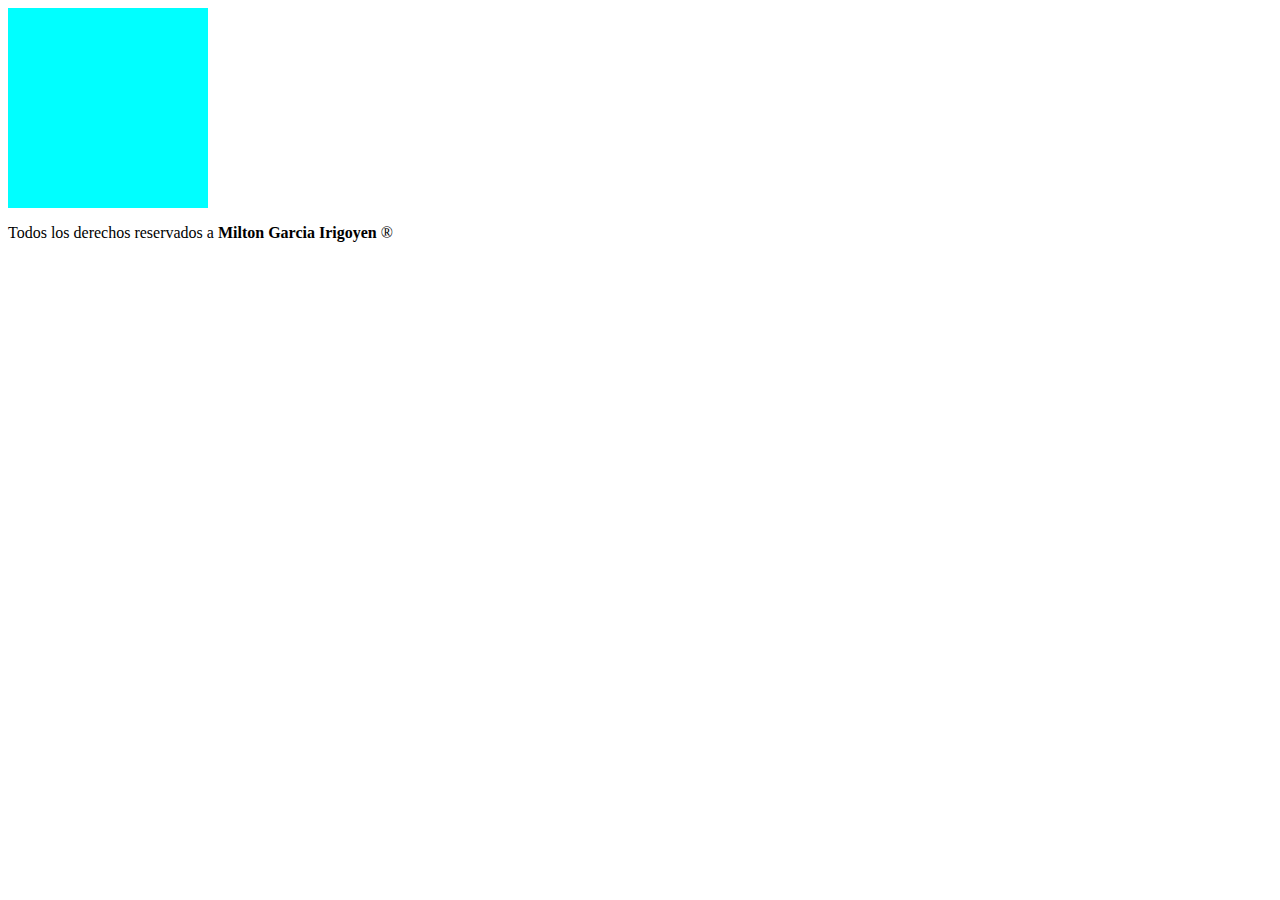
==== ejercicio2.html @ 02e8d44d "ejercicio-01" ====
<!DOCTYPE html>
<html lang="en">
<head>
    <meta charset="UTF-8">
    <meta name="viewport" content="width=device-width, initial-scale=1.0">
    <title>Document</title>
    <link rel="stylesheet" href="./css/ejercicio2.css">
</head>
<body>
    <div class="padre">
        <div class="cuadrado">

        </div>
        
    </div>
    <footer>
        <p>Todos los derechos reservados a <b>Milton Garcia Irigoyen</b> &reg;</p>
    </footer>
</body>
</html>
---- css/ejercicio2.css ----
*body{
    box-sizing: border-box;
}


.cuadrado{
    width: 200px;
    height: 200px;
    background-color: aqua;
}
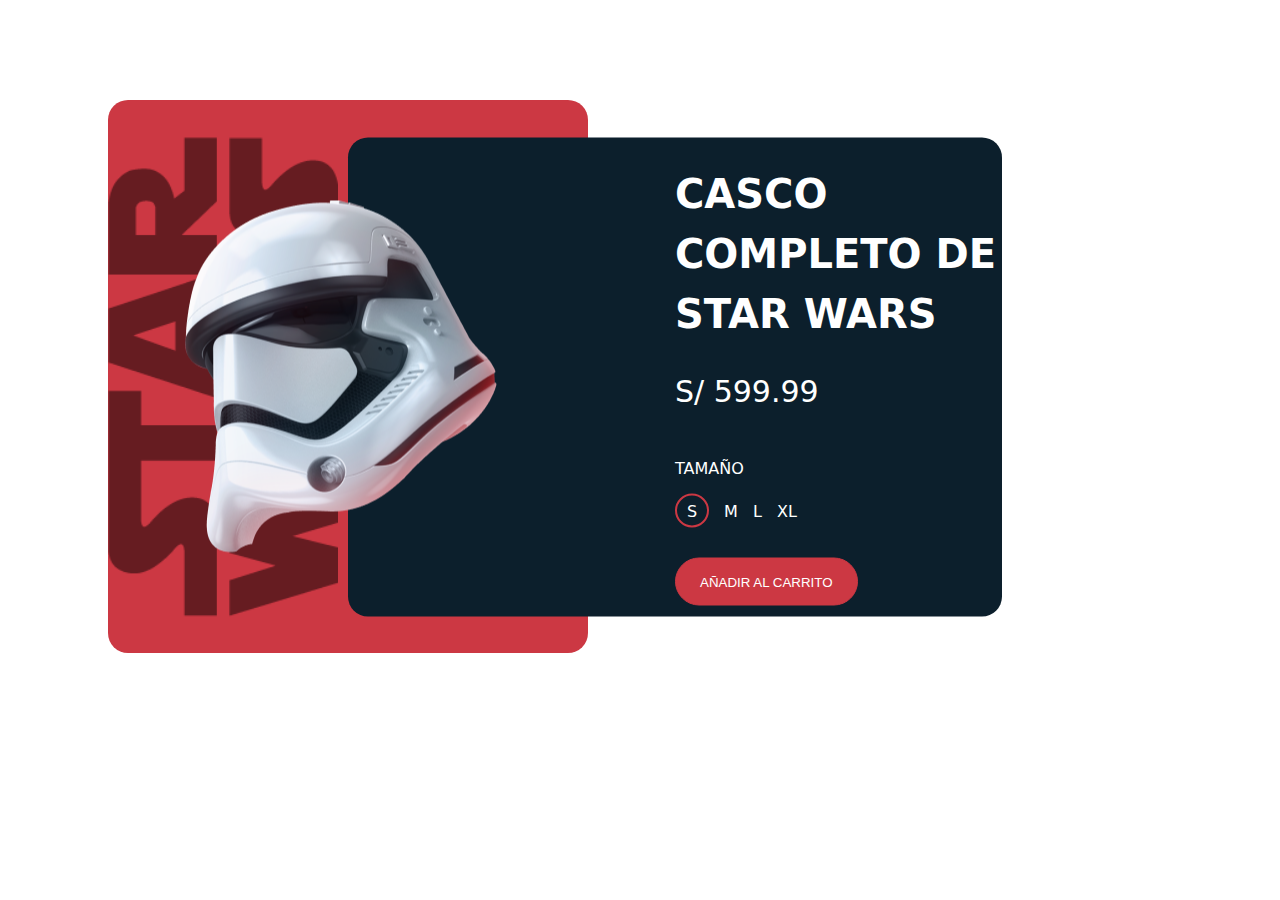
==== commit e0e4ccd4: "ejercicio2" ====
--- a/ejercicio2.html
+++ b/ejercicio2.html
@@ -5,16 +5,31 @@
     <meta name="viewport" content="width=device-width, initial-scale=1.0">
     <title>Document</title>
     <link rel="stylesheet" href="./css/ejercicio2.css">
+
 </head>
 <body>
-    <div class="padre">
-        <div class="cuadrado">
-
+    <main class="cards">
+        <div class="card-rojo">
+            <img class="logo" src="./Image/starwars-rotate.png" alt="">
+            <div class="card-azul">
+                <img class="logo2" src="./Image/helmet.png" alt="">
+                <div class="nombre">
+                    <h1 class="titulo">CASCO COMPLETO DE STAR WARS</h1>
+                    <p class="costo">S/ 599.99</p>
+                    <P class="tamano">TAMAÑO</P>
+                    <div class="size">
+                        <span class="sizes">S</span>
+                        <span class="sizem">M</span>
+                        <span class="sizel">L</span>
+                        <Span class="sizexl">XL</Span>
+                    </div>
+                    
+                    <div class="boton">
+                        <button class="button1">AÑADIR AL CARRITO</button>
+                    </div>
+                </div>
+            </div>
         </div>
-        
-    </div>
-    <footer>
-        <p>Todos los derechos reservados a <b>Milton Garcia Irigoyen</b> &reg;</p>
-    </footer>
+    </main>
 </body>
 </html>--- a/css/ejercicio2.css
+++ b/css/ejercicio2.css
@@ -1,10 +1,110 @@
-*body{
+
+
+
+@import url('https://fonts.googleapis.com/css2?family=Open+Sans:ital,wght@0,300..800;1,300..800&display=swap')
+
+*{
     box-sizing: border-box;
+}
+.main{
+    
+    height: 100vh;
+
 }
 
 
-.cuadrado{
-    width: 200px;
-    height: 200px;
-    background-color: aqua;
+.card-rojo{
+    width: 480px;
+    height: 553px;
+    background-color: #cc3843;
+    border-radius: 20px;
+    margin-left: 100px;
+    margin-top: 100px;
+    position: relative;
+}
+
+.logo{
+    height: 479px;
+    position: absolute;
+    top: 50%;
+    transform: translateY(-50%);
+    opacity: 0.5;
+
+}
+
+
+
+.card-azul{
+    width: 654px;
+    height: 479px;
+    background-color: #0c1f2c;
+    border-radius: 20px;
+
+    position: absolute;
+    left: 50%;
+    top: 50%;
+    transform: translateY(-50%);
+    font-family: system-ui, -apple-system, BlinkMacSystemFont, 'Segoe UI', Roboto, Oxygen, Ubuntu, Cantarell, 'Open Sans', 'Helvetica Neue', sans-serif;
+  
+}
+
+.logo2{
+    position: absolute;
+    left: -25%;
+    top: 50%;
+    transform: translateY(-50%);
+    
+}
+.nombre{
+    position: absolute;
+    left: 50%;
+    height: 50%;
+    color: #ffffff;
+    
+    
+}
+.titulo{
+    font-size: 40px;
+    line-height: 60px;
+}
+
+.costo{
+    font-size: 30px;
+    margin-bottom: 50px;
+}
+
+.size{
+    margin-bottom: 30px;
+}
+
+.sizes {
+    position: relative;
+    display: inline-flex;
+    justify-content: center;
+    align-items: center;
+    width: 30px;
+    height: 30px;
+    border: solid 2px #cc3843;
+    border-radius: 50%;
+    margin-right: 10px;
+}
+
+.sizem{
+    margin-right: 10px;
+}
+.sizel{
+    margin-right: 10px;
+}
+.sizexl{
+    margin-right: 10px;
+}
+
+.button1{
+    background-color: #cc3843;
+    color: #ffffff;
+    border-radius: 30px;
+    border: solid 1px #cc3843;
+    height: 48px;
+    padding: 0px 24px;
+    text-align: center;
 }